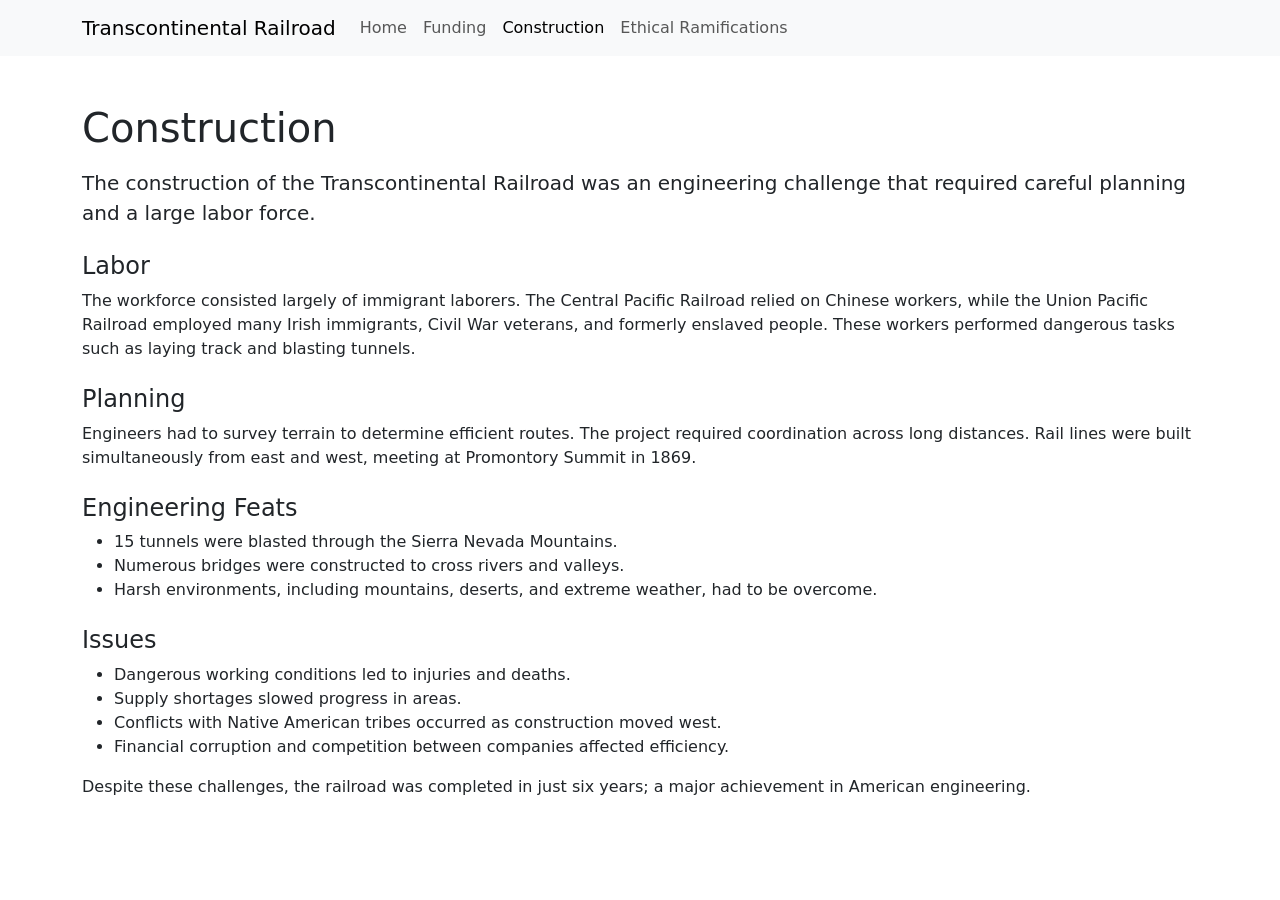
==== construction.html @ 432f9140 "initial commit" ====
<!doctype html>
<html lang="en">
  <head>
    <meta charset="utf-8" />
    <meta name="viewport" content="width=device-width, initial-scale=1" />
    <title>Construction</title>
    <link
      href="https://cdn.jsdelivr.net/npm/bootstrap@5.3.3/dist/css/bootstrap.min.css"
      rel="stylesheet"
      integrity="sha384-QWTKZyjpPEjISv5WaRU9OFeRpok6YctnYmDr5pNlyT2bRjXh0JMhjY6hW+ALEwIH"
      crossorigin="anonymous"
    />
  </head>
  <body>
    <nav class="navbar navbar-expand-lg bg-body-tertiary">
      <div class="container">
        <a class="navbar-brand" href="index.html">Transcontinental Railroad</a>
        <button
          class="navbar-toggler"
          type="button"
          data-bs-toggle="collapse"
          data-bs-target="#mainNav"
          aria-controls="mainNav"
          aria-expanded="false"
          aria-label="Toggle navigation"
        >
          <span class="navbar-toggler-icon"></span>
        </button>
        <div class="collapse navbar-collapse" id="mainNav">
          <div class="navbar-nav">
            <a class="nav-link" href="index.html">Home</a>
            <a class="nav-link" href="funding.html">Funding</a>
            <a class="nav-link active" aria-current="page" href="construction.html">Construction</a>
            <a class="nav-link" href="ethical-ramifications.html">Ethical Ramifications</a>
          </div>
        </div>
      </div>
    </nav>

    <main class="container py-5">
      <h1 class="mb-3">Construction</h1>
      <p class="lead">
        The construction of the Transcontinental Railroad was an engineering
        challenge that required careful planning and a large labor force.
      </p>

      <h2 class="h4 mt-4">Labor</h2>
      <p>
        The workforce consisted largely of immigrant laborers. The Central
        Pacific Railroad relied on Chinese workers, while the Union Pacific
        Railroad employed many Irish immigrants, Civil War veterans, and
        formerly enslaved people. These workers performed dangerous tasks such
        as laying track and blasting tunnels.
      </p>

      <h2 class="h4 mt-4">Planning</h2>
      <p>
        Engineers had to survey terrain to determine efficient routes. The
        project required coordination across long distances. Rail lines were
        built simultaneously from east and west, meeting at Promontory Summit in
        1869.
      </p>

      <h2 class="h4 mt-4">Engineering Feats</h2>
      <ul>
        <li>15 tunnels were blasted through the Sierra Nevada Mountains.</li>
        <li>Numerous bridges were constructed to cross rivers and valleys.</li>
        <li>
          Harsh environments, including mountains, deserts, and extreme weather,
          had to be overcome.
        </li>
      </ul>

      <h2 class="h4 mt-4">Issues</h2>
      <ul>
        <li>Dangerous working conditions led to injuries and deaths.</li>
        <li>Supply shortages slowed progress in areas.</li>
        <li>
          Conflicts with Native American tribes occurred as construction moved
          west.
        </li>
        <li>
          Financial corruption and competition between companies affected
          efficiency.
        </li>
      </ul>

      <p>
        Despite these challenges, the railroad was completed in just six years;
        a major achievement in American engineering.
      </p>
    </main>

    <script
      src="https://cdn.jsdelivr.net/npm/bootstrap@5.3.3/dist/js/bootstrap.bundle.min.js"
      integrity="sha384-YvpcrYf0tY3lHB60NNkmXc5s9fDVZLESaAA55NDzOxhy9GkcIdslK1eN7N6jIeHz"
      crossorigin="anonymous"
    ></script>
  </body>
</html>
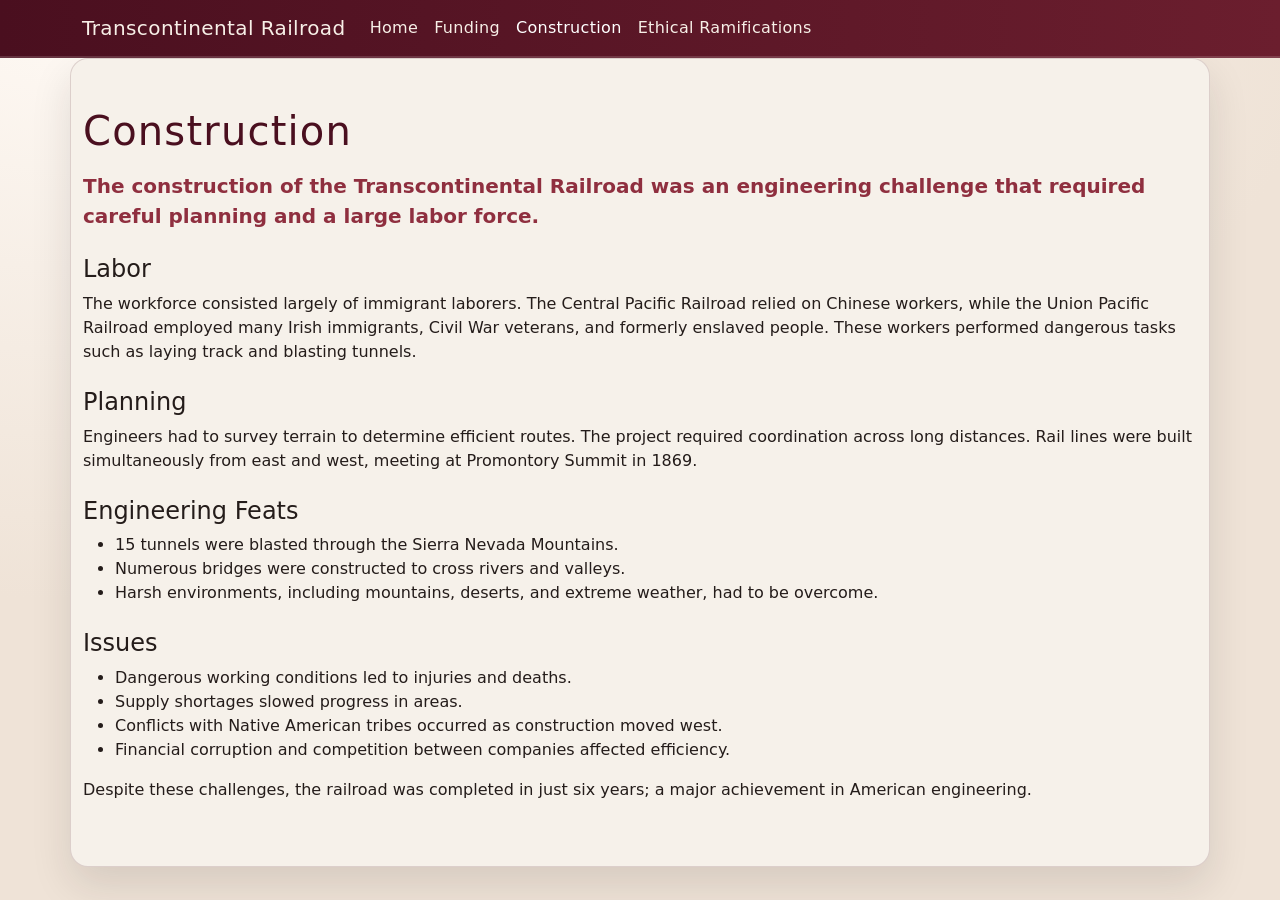
==== commit f72530b1: "d" ====
--- a/construction.html
+++ b/construction.html
@@ -10,6 +10,7 @@
       integrity="sha384-QWTKZyjpPEjISv5WaRU9OFeRpok6YctnYmDr5pNlyT2bRjXh0JMhjY6hW+ALEwIH"
       crossorigin="anonymous"
     />
+    <link rel="stylesheet" href="style.css" />
   </head>
   <body>
     <nav class="navbar navbar-expand-lg bg-body-tertiary">
--- a/style.css
+++ b/style.css
@@ -0,0 +1,59 @@
+ :root {
+  --maroon-900: #4a0f1f;
+  --maroon-700: #6b1e2e;
+  --maroon-500: #8f2f3f;
+  --parchment: #f6f1ea;
+  --ink: #241c1a;
+}
+
+html,
+body {
+  min-height: 100%;
+}
+
+body {
+  background: radial-gradient(1200px 600px at 10% 0%, #fffaf5 0%, #f7efe7 45%, #efe3d7 100%);
+  color: var(--ink);
+}
+
+.navbar {
+  background: linear-gradient(90deg, var(--maroon-900), var(--maroon-700));
+  border-bottom: 2px solid rgba(255, 255, 255, 0.15);
+}
+
+.navbar .navbar-brand,
+.navbar .nav-link {
+  color: #f7efe7;
+  letter-spacing: 0.02em;
+}
+
+.navbar .nav-link.active,
+.navbar .nav-link:hover,
+.navbar .nav-link:focus {
+  color: #ffffff;
+}
+
+.navbar-toggler {
+  border-color: rgba(255, 255, 255, 0.6);
+}
+
+.navbar-toggler-icon {
+  filter: invert(1);
+}
+
+main.container {
+  background: var(--parchment);
+  border: 1px solid rgba(74, 15, 31, 0.15);
+  box-shadow: 0 18px 40px rgba(36, 28, 26, 0.12);
+  border-radius: 18px;
+}
+
+h1 {
+  color: var(--maroon-900);
+  letter-spacing: 0.03em;
+}
+
+.lead {
+  color: var(--maroon-500);
+  font-weight: 600;
+}
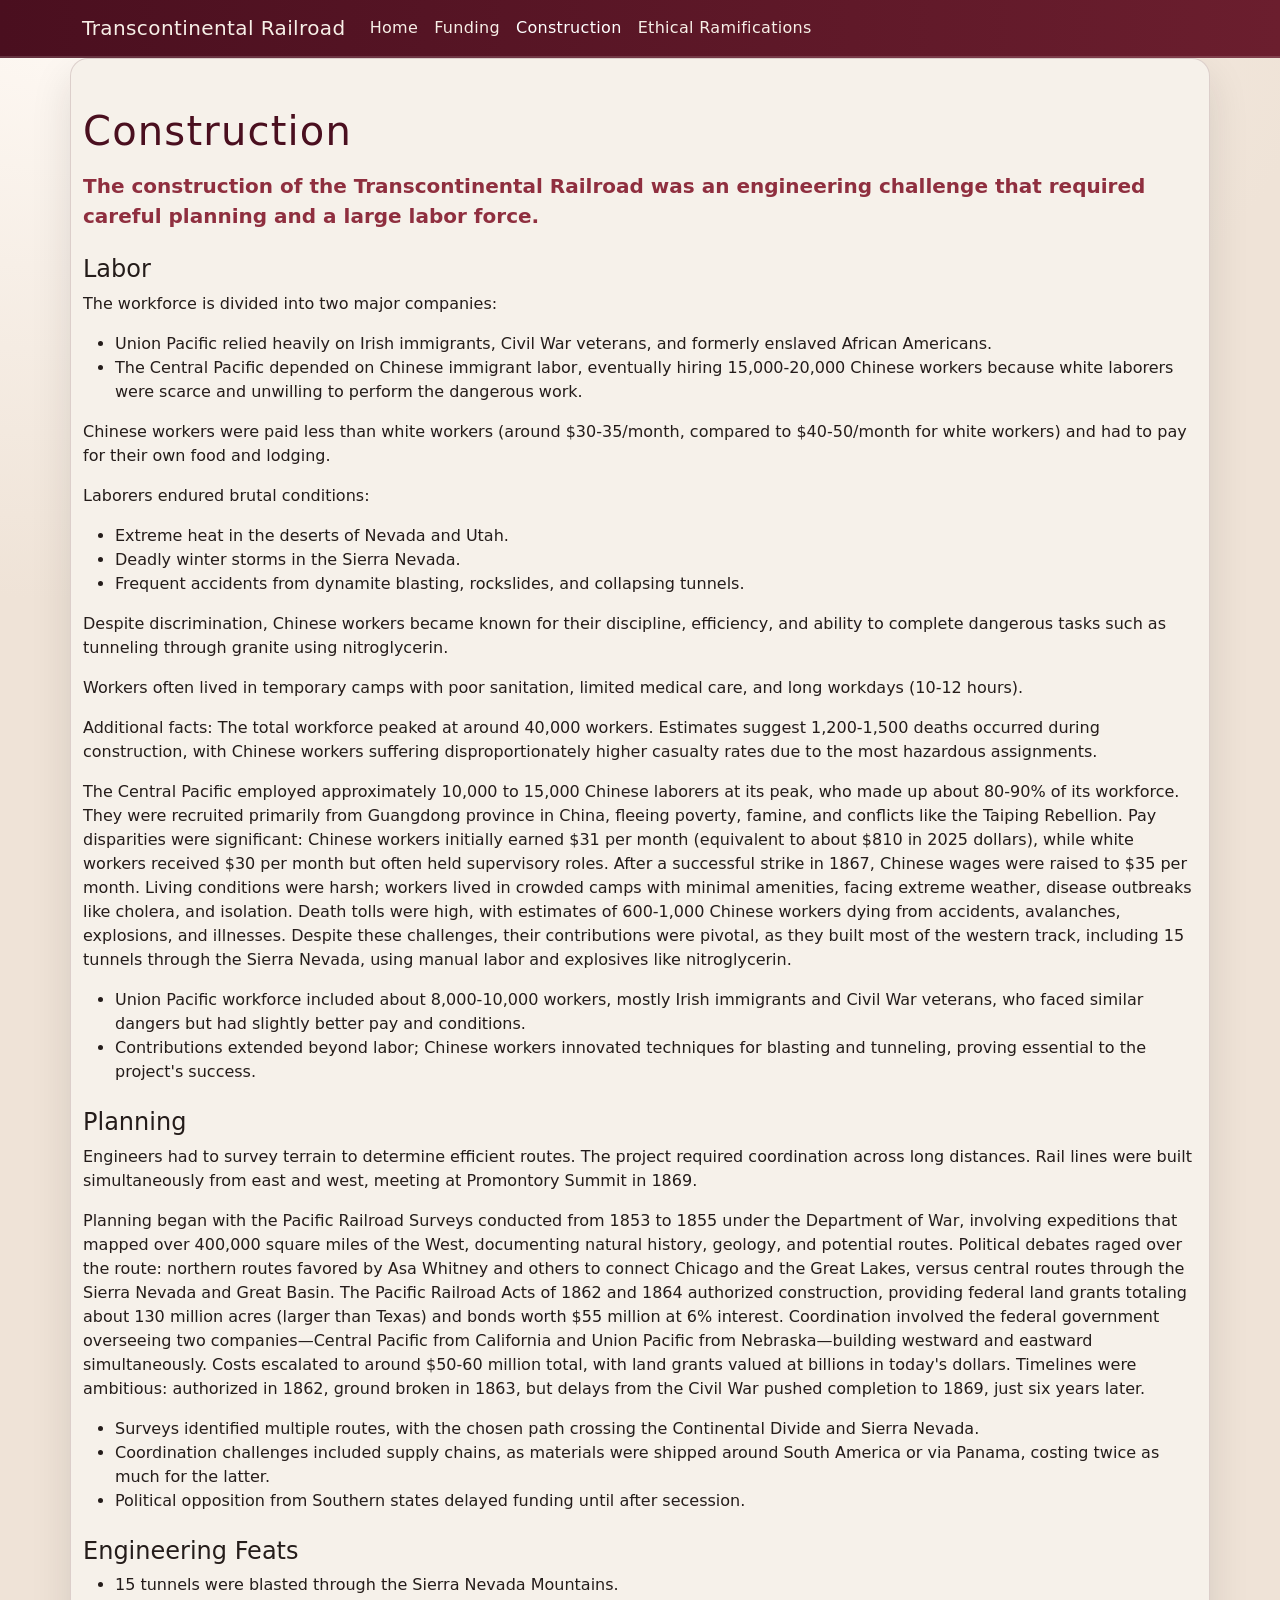
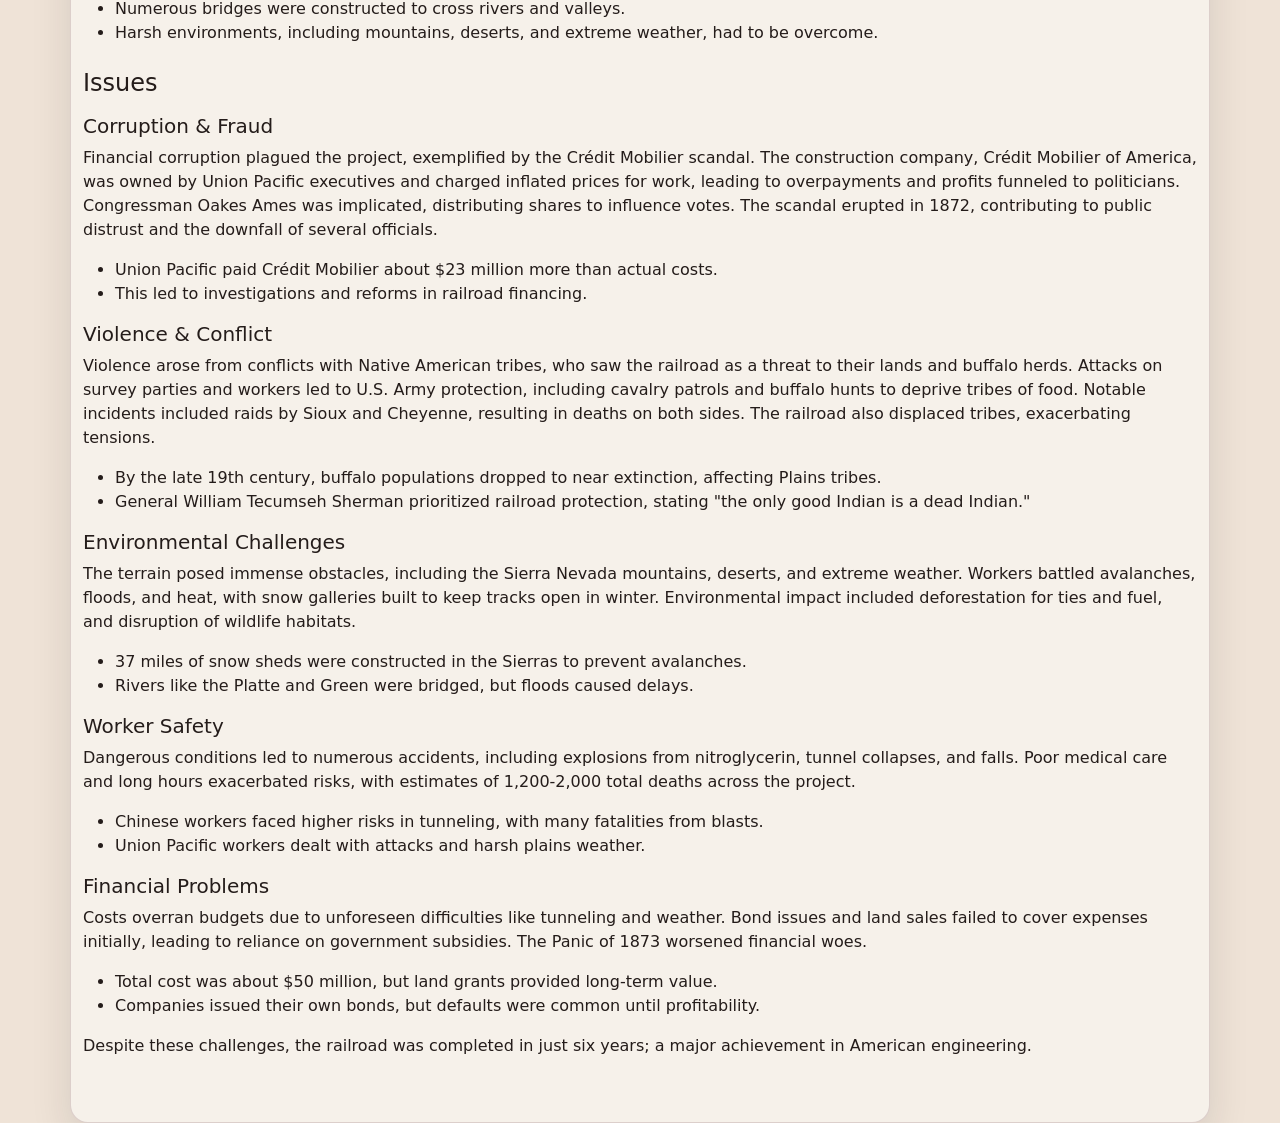
==== commit 22efdcc8: "Add files via upload" ====
--- a/construction.html
+++ b/construction.html
@@ -46,13 +46,28 @@
       </p>
 
       <h2 class="h4 mt-4">Labor</h2>
+      <p>The workforce is divided into two major companies:</p>
+      <ul>
+        <li>Union Pacific relied heavily on Irish immigrants, Civil War veterans, and formerly enslaved African Americans.</li>
+        <li>The Central Pacific depended on Chinese immigrant labor, eventually hiring 15,000-20,000 Chinese workers because white laborers were scarce and unwilling to perform the dangerous work.</li>
+      </ul>
+      <p>Chinese workers were paid less than white workers (around $30-35/month, compared to $40-50/month for white workers) and had to pay for their own food and lodging.</p>
+      <p>Laborers endured brutal conditions:</p>
+      <ul>
+        <li>Extreme heat in the deserts of Nevada and Utah.</li>
+        <li>Deadly winter storms in the Sierra Nevada.</li>
+        <li>Frequent accidents from dynamite blasting, rockslides, and collapsing tunnels.</li>
+      </ul>
+      <p>Despite discrimination, Chinese workers became known for their discipline, efficiency, and ability to complete dangerous tasks such as tunneling through granite using nitroglycerin.</p>
+      <p>Workers often lived in temporary camps with poor sanitation, limited medical care, and long workdays (10-12 hours).</p>
+      <p>Additional facts: The total workforce peaked at around 40,000 workers. Estimates suggest 1,200-1,500 deaths occurred during construction, with Chinese workers suffering disproportionately higher casualty rates due to the most hazardous assignments.</p>
       <p>
-        The workforce consisted largely of immigrant laborers. The Central
-        Pacific Railroad relied on Chinese workers, while the Union Pacific
-        Railroad employed many Irish immigrants, Civil War veterans, and
-        formerly enslaved people. These workers performed dangerous tasks such
-        as laying track and blasting tunnels.
+        The Central Pacific employed approximately 10,000 to 15,000 Chinese laborers at its peak, who made up about 80-90% of its workforce. They were recruited primarily from Guangdong province in China, fleeing poverty, famine, and conflicts like the Taiping Rebellion. Pay disparities were significant: Chinese workers initially earned $31 per month (equivalent to about $810 in 2025 dollars), while white workers received $30 per month but often held supervisory roles. After a successful strike in 1867, Chinese wages were raised to $35 per month. Living conditions were harsh; workers lived in crowded camps with minimal amenities, facing extreme weather, disease outbreaks like cholera, and isolation. Death tolls were high, with estimates of 600-1,000 Chinese workers dying from accidents, avalanches, explosions, and illnesses. Despite these challenges, their contributions were pivotal, as they built most of the western track, including 15 tunnels through the Sierra Nevada, using manual labor and explosives like nitroglycerin.
       </p>
+      <ul>
+        <li>Union Pacific workforce included about 8,000-10,000 workers, mostly Irish immigrants and Civil War veterans, who faced similar dangers but had slightly better pay and conditions.</li>
+        <li>Contributions extended beyond labor; Chinese workers innovated techniques for blasting and tunneling, proving essential to the project's success.</li>
+      </ul>
 
       <h2 class="h4 mt-4">Planning</h2>
       <p>
@@ -61,6 +76,14 @@
         built simultaneously from east and west, meeting at Promontory Summit in
         1869.
       </p>
+      <p>
+        Planning began with the Pacific Railroad Surveys conducted from 1853 to 1855 under the Department of War, involving expeditions that mapped over 400,000 square miles of the West, documenting natural history, geology, and potential routes. Political debates raged over the route: northern routes favored by Asa Whitney and others to connect Chicago and the Great Lakes, versus central routes through the Sierra Nevada and Great Basin. The Pacific Railroad Acts of 1862 and 1864 authorized construction, providing federal land grants totaling about 130 million acres (larger than Texas) and bonds worth $55 million at 6% interest. Coordination involved the federal government overseeing two companies—Central Pacific from California and Union Pacific from Nebraska—building westward and eastward simultaneously. Costs escalated to around $50-60 million total, with land grants valued at billions in today's dollars. Timelines were ambitious: authorized in 1862, ground broken in 1863, but delays from the Civil War pushed completion to 1869, just six years later.
+      </p>
+      <ul>
+        <li>Surveys identified multiple routes, with the chosen path crossing the Continental Divide and Sierra Nevada.</li>
+        <li>Coordination challenges included supply chains, as materials were shipped around South America or via Panama, costing twice as much for the latter.</li>
+        <li>Political opposition from Southern states delayed funding until after secession.</li>
+      </ul>
 
       <h2 class="h4 mt-4">Engineering Feats</h2>
       <ul>
@@ -73,17 +96,49 @@
       </ul>
 
       <h2 class="h4 mt-4">Issues</h2>
+      <h3 class="h5 mt-3">Corruption & Fraud</h3>
+      <p>
+        Financial corruption plagued the project, exemplified by the Crédit Mobilier scandal. The construction company, Crédit Mobilier of America, was owned by Union Pacific executives and charged inflated prices for work, leading to overpayments and profits funneled to politicians. Congressman Oakes Ames was implicated, distributing shares to influence votes. The scandal erupted in 1872, contributing to public distrust and the downfall of several officials.
+      </p>
       <ul>
-        <li>Dangerous working conditions led to injuries and deaths.</li>
-        <li>Supply shortages slowed progress in areas.</li>
-        <li>
-          Conflicts with Native American tribes occurred as construction moved
-          west.
-        </li>
-        <li>
-          Financial corruption and competition between companies affected
-          efficiency.
-        </li>
+        <li>Union Pacific paid Crédit Mobilier about $23 million more than actual costs.</li>
+        <li>This led to investigations and reforms in railroad financing.</li>
+      </ul>
+
+      <h3 class="h5 mt-3">Violence & Conflict</h3>
+      <p>
+        Violence arose from conflicts with Native American tribes, who saw the railroad as a threat to their lands and buffalo herds. Attacks on survey parties and workers led to U.S. Army protection, including cavalry patrols and buffalo hunts to deprive tribes of food. Notable incidents included raids by Sioux and Cheyenne, resulting in deaths on both sides. The railroad also displaced tribes, exacerbating tensions.
+      </p>
+      <ul>
+        <li>By the late 19th century, buffalo populations dropped to near extinction, affecting Plains tribes.</li>
+        <li>General William Tecumseh Sherman prioritized railroad protection, stating "the only good Indian is a dead Indian."</li>
+      </ul>
+
+      <h3 class="h5 mt-3">Environmental Challenges</h3>
+      <p>
+        The terrain posed immense obstacles, including the Sierra Nevada mountains, deserts, and extreme weather. Workers battled avalanches, floods, and heat, with snow galleries built to keep tracks open in winter. Environmental impact included deforestation for ties and fuel, and disruption of wildlife habitats.
+      </p>
+      <ul>
+        <li>37 miles of snow sheds were constructed in the Sierras to prevent avalanches.</li>
+        <li>Rivers like the Platte and Green were bridged, but floods caused delays.</li>
+      </ul>
+
+      <h3 class="h5 mt-3">Worker Safety</h3>
+      <p>
+        Dangerous conditions led to numerous accidents, including explosions from nitroglycerin, tunnel collapses, and falls. Poor medical care and long hours exacerbated risks, with estimates of 1,200-2,000 total deaths across the project.
+      </p>
+      <ul>
+        <li>Chinese workers faced higher risks in tunneling, with many fatalities from blasts.</li>
+        <li>Union Pacific workers dealt with attacks and harsh plains weather.</li>
+      </ul>
+
+      <h3 class="h5 mt-3">Financial Problems</h3>
+      <p>
+        Costs overran budgets due to unforeseen difficulties like tunneling and weather. Bond issues and land sales failed to cover expenses initially, leading to reliance on government subsidies. The Panic of 1873 worsened financial woes.
+      </p>
+      <ul>
+        <li>Total cost was about $50 million, but land grants provided long-term value.</li>
+        <li>Companies issued their own bonds, but defaults were common until profitability.</li>
       </ul>
 
       <p>
